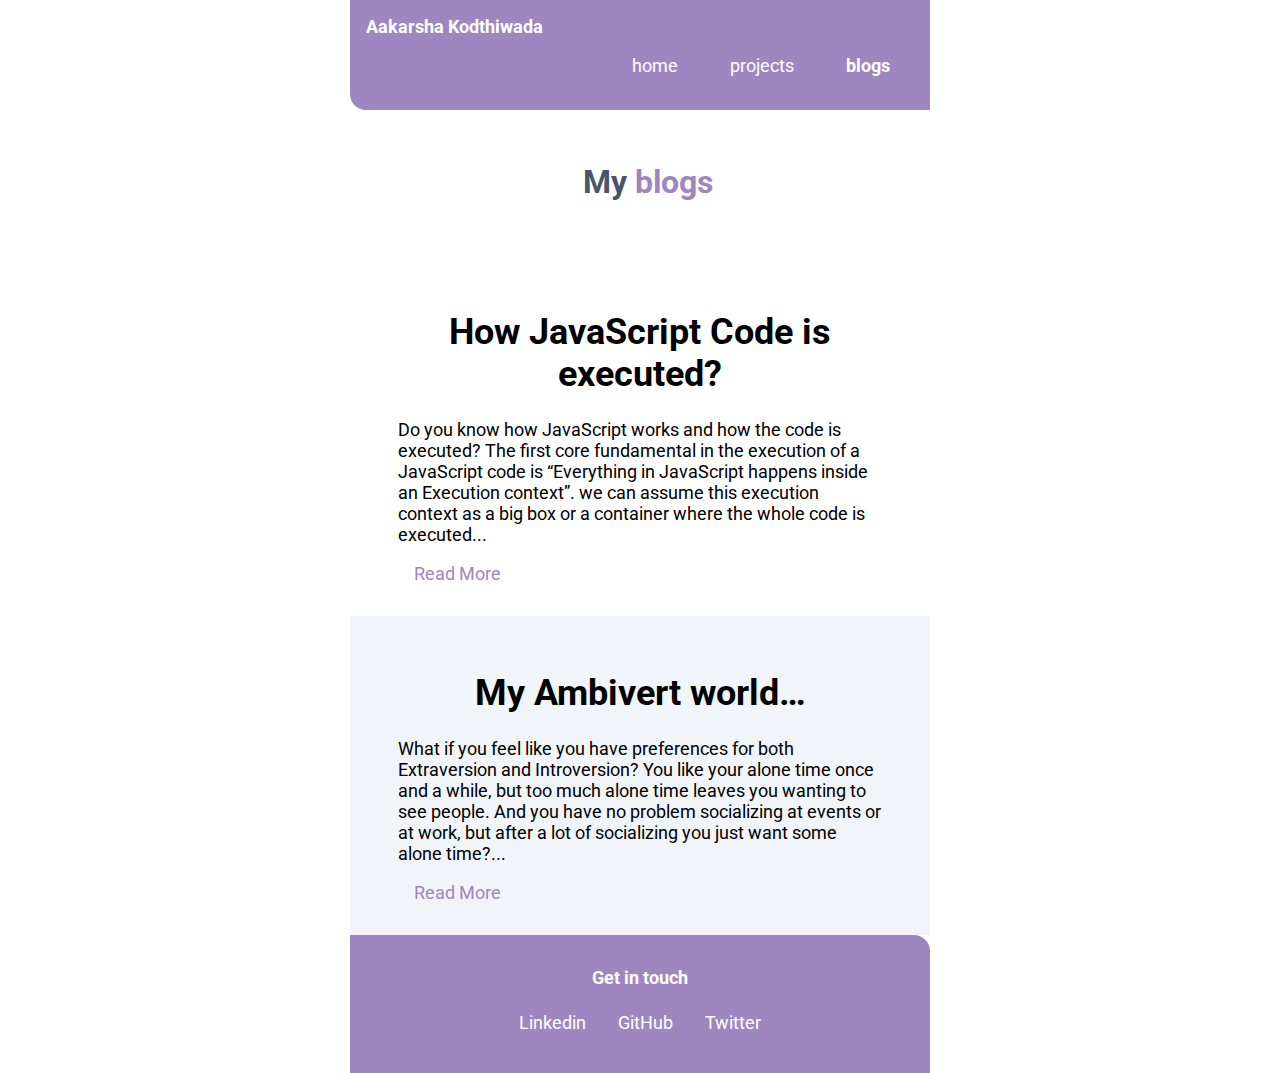
==== blogs.html @ b5d4d8ed "feat: added navigation elements" ====
<!DOCTYPE html>
<html lang="en">
<head>
    <meta charset="UTF-8">
    <meta http-equiv="X-UA-Compatible" content="IE=edge">
    <meta name="viewport" content="width=device-width, initial-scale=1.0">
    <title>blogs | Aakarsha-Kodthiwada</title>
    <link href = "styles.css" rel = "stylesheet">
</head>
<body>
    <nav class="nav container">
        <div class="nav-brand">Aakarsha Kodthiwada</div>
        <ul class="list-non-bullet nav-items">
            <li class="list-inline">
                <a class="link" href="/">home</a>
            </li>
            <li class="list-non-bullet list-inline">
                <a class="link" href="/projects.html">projects</a>
            </li>
            <li class="list-non-bullet list-inline  link-active">
                <a class="link" href="/blogs.html">blogs</a>
            </li>
        </ul>
    </nav>
    <header class="header">
        <h1 class="header-heading">My <span class="header-inverted">blogs</span></h1>
    </header>
    <section class="section">
        <div class="container container-center">
            <h1>How JavaScript Code is executed?</h1>
                <p>Do you know how JavaScript works and how the code is executed? The first core fundamental in the execution of a JavaScript code is “Everything in JavaScript happens inside an Execution context”. we can assume this execution context as a big box or a container where the whole code is executed...</p>
                <a class="link normal-link" href="https://junobella.medium.com/how-javascript-code-is-executed-920f5c8d5653">Read More</a>
        </div>

    </section>
    <section class="section ow">
        <div class="container container-center" >
            <h1>My Ambivert world…</h1>
                <p>What if you feel like you have preferences for both Extraversion and Introversion? You like your alone time once and a while, but too much alone time leaves you wanting to see people. And you have no problem socializing at events or at work, but after a lot of socializing you just want some alone time?...</p>
                <a class="link normal-link" href="https://junobella.medium.com/my-ambivert-world-d089ec5e16fe">Read More</a>
        </div>    
    </section>
    <footer class="footer">
        <div class="footer-insider">Get in touch</div>
        <div class="flex">
            <a class="link" href="https://www.linkedin.com/in/aakarsha-kodthiwada-5566bb184/">Linkedin</a>
            <a class="link" href="https://github.com/Aakarshashetty">GitHub</a>
            <a class="link" href="https://twitter.com/Aakarsha_shetty">Twitter</a>
        </div>
    </footer>
</body>
</html>
---- styles.css ----
@import url('https://fonts.googleapis.com/css2?family=Montserrat&family=Open+Sans&family=Roboto&family=Source+Sans+Pro&display=swap');
:root{
    --primary-color: #9F86C0;
    --dark-grey: #475569;
    --light-grey: #f1f5f9;
    --purple: #6247aa;

}
body {
    font-family: 'Roboto', sans-serif;
    font-size: large;
    margin : 0px 350px;
}
hr{
    margin: 2rem 0rem;
}
/** containers**/
.container{
    padding: 0rem 1rem;
}
.container-center{
    max-width: 600px;
    margin: auto;
}
/**links**/
.link{
    text-decoration: none;
    padding: 0.5rem 1rem;
}
.link-primary{
    background-color: var(--primary-color);
    color: white;
    border-radius: 0.5rem;
}
.link-secondary{
    color: var(--primary-color);
    border: 1px solid var(--primary-color);
    border-radius: 0.5rem;
}
/**lists**/
.list-non-bullet{
    list-style: none;
}
.list-inline{
    display: inline;
    padding: 0rem 0.5rem;
}
/**nav**/
.nav{
    background-color: var(--primary-color);
    color: white;
    padding: 1rem;
    border-bottom-left-radius: 1rem;
}
.nav .nav-brand{
    font-weight: bold;
}
.nav .link{
    color: white;
}
.nav .link-active{
    font-weight: bold;
}
.nav .nav-items{
    text-align: right;
}
/**header**/
.header{
    padding: 2rem;
}
.header .header-image{
    max-width: 350px;
    display: block;
    margin: auto;
}
.header .header-heading{
    font-size: 2rem;
    color: var(--dark-grey);
    padding-left: 1rem;
    text-align: center;
}
.header .header-heading .header-inverted{
    color: var(--primary-color);
}
/**section**/
.ow{
    background-color: var(--light-grey);
}
.section{
    padding: 2rem;
}
.section h1{
    text-align: center;
    font-weight: bold;
}
.section-technologies{
    font-weight: bold;
}
/**footer**/
.footer{
    background-color: var(--primary-color);
    padding: 2rem 1rem;
    border-top-right-radius: 1rem;
    color: white;
    text-align: center;
}
.footer .link{
    color: white;
}
.footer ul{
    padding-inline-start: 0px;
}
.footer-insider{
    font-weight: bold;
    font-size: large;
    padding-bottom: 1rem;
}
.flex{
    display: flex;
    justify-content: center;
}
.normal-link{
    color: var(--primary-color);
}
.purple{
    color: var(--purple);
}
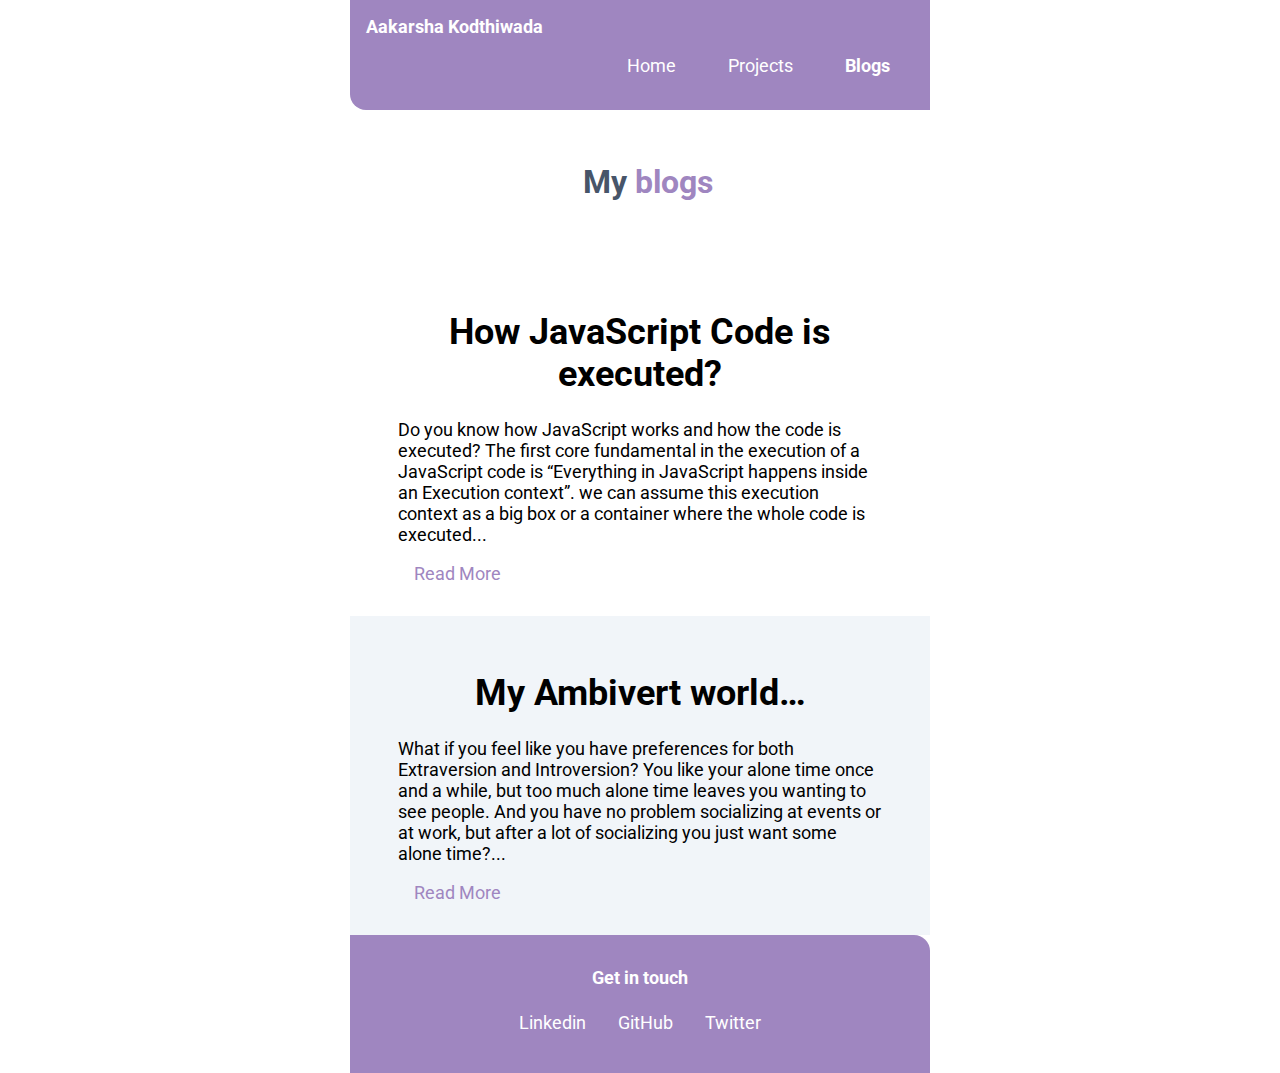
==== commit 4da56d0f: "added projects" ====
--- a/blogs.html
+++ b/blogs.html
@@ -12,13 +12,13 @@
         <div class="nav-brand">Aakarsha Kodthiwada</div>
         <ul class="list-non-bullet nav-items">
             <li class="list-inline">
-                <a class="link" href="/">home</a>
+                <a class="link" href="/">Home</a>
             </li>
             <li class="list-non-bullet list-inline">
-                <a class="link" href="/projects.html">projects</a>
+                <a class="link" href="/projects.html">Projects</a>
             </li>
             <li class="list-non-bullet list-inline  link-active">
-                <a class="link" href="/blogs.html">blogs</a>
+                <a class="link" href="/blogs.html">Blogs</a>
             </li>
         </ul>
     </nav>
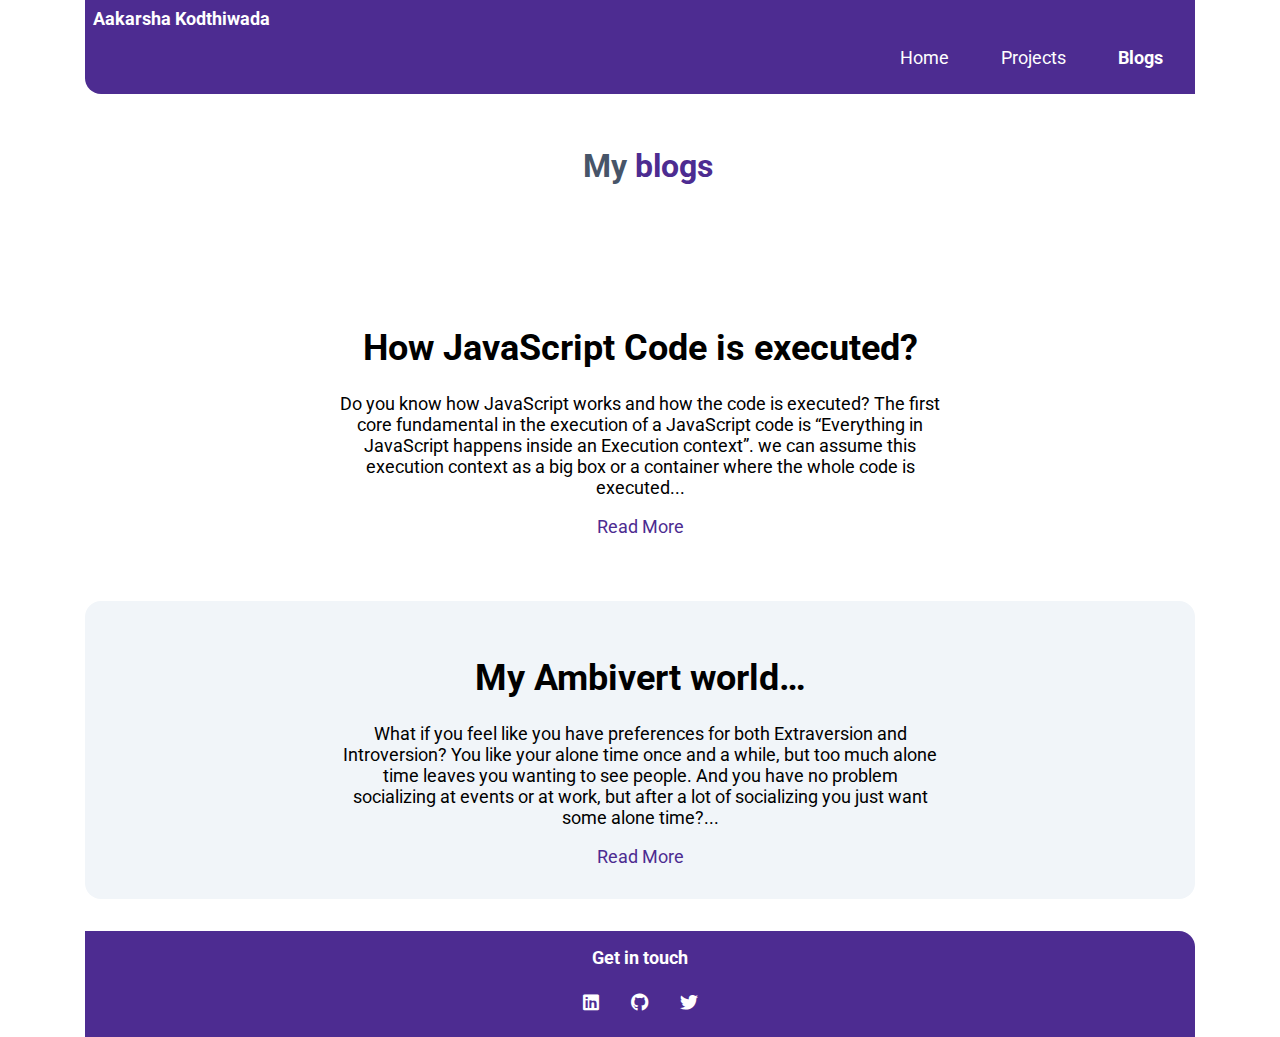
==== commit 4264b3be: "feat: added media queries" ====
--- a/blogs.html
+++ b/blogs.html
@@ -5,6 +5,7 @@
     <meta http-equiv="X-UA-Compatible" content="IE=edge">
     <meta name="viewport" content="width=device-width, initial-scale=1.0">
     <title>blogs | Aakarsha-Kodthiwada</title>
+    <link rel="stylesheet" href="https://cdnjs.cloudflare.com/ajax/libs/font-awesome/6.0.0/css/all.min.css">
     <link href = "styles.css" rel = "stylesheet">
 </head>
 <body>
@@ -43,9 +44,9 @@
     <footer class="footer">
         <div class="footer-insider">Get in touch</div>
         <div class="flex">
-            <a class="link" href="https://www.linkedin.com/in/aakarsha-kodthiwada-5566bb184/">Linkedin</a>
-            <a class="link" href="https://github.com/Aakarshashetty">GitHub</a>
-            <a class="link" href="https://twitter.com/Aakarsha_shetty">Twitter</a>
+            <a class="link" href="https://www.linkedin.com/in/aakarsha-kodthiwada-5566bb184/"><i class="fa-brands fa-linkedin"></i></a>
+            <a class="link" href="https://github.com/Aakarshashetty"><i class="fa-brands fa-github"></i></a>
+            <a class="link" href="https://twitter.com/Aakarsha_shetty"><i class="fa-brands fa-twitter"></i></a>
         </div>
     </footer>
 </body>
--- a/styles.css
+++ b/styles.css
@@ -1,6 +1,7 @@
 @import url('https://fonts.googleapis.com/css2?family=Montserrat&family=Open+Sans&family=Roboto&family=Source+Sans+Pro&display=swap');
+
 :root{
-    --primary-color: #9F86C0;
+    --primary-color: #4d2c91;
     --dark-grey: #475569;
     --light-grey: #f1f5f9;
     --purple: #6247aa;
@@ -9,11 +10,12 @@
 body {
     font-family: 'Roboto', sans-serif;
     font-size: large;
-    margin : 0px 350px;
+    margin : 0px 85px;
 }
 hr{
-    margin: 2rem 0rem;
-}
+    margin: 2rem 0rem;  
+}
+
 /** containers**/
 .container{
     padding: 0rem 1rem;
@@ -49,7 +51,7 @@
 .nav{
     background-color: var(--primary-color);
     color: white;
-    padding: 1rem;
+    padding: 0.5rem;
     border-bottom-left-radius: 1rem;
 }
 .nav .nav-brand{
@@ -88,6 +90,9 @@
 }
 .section{
     padding: 2rem;
+  text-align: center;
+  margin: 2rem 0;
+  border-radius: 1rem;
 }
 .section h1{
     text-align: center;
@@ -99,7 +104,7 @@
 /**footer**/
 .footer{
     background-color: var(--primary-color);
-    padding: 2rem 1rem;
+    padding: 1rem 1rem;
     border-top-right-radius: 1rem;
     color: white;
     text-align: center;
@@ -124,4 +129,72 @@
 }
 .purple{
     color: var(--purple);
+}
+
+@media screen and (max-width:800px){
+    body{
+        margin: 0px 60px;
+    }
+
+}
+@media screen and (max-width:700px){
+    body{
+        margin: 0px 40px;
+    }
+
+}
+@media screen and (max-width:560px){
+    body{
+        margin: 0px 30px;
+    }
+
+}
+@media screen and (max-width:450px){
+    body{
+        margin: 0px 30px;
+        font-size: medium;
+    }
+    .list-inline{
+        display: inline;
+        padding: 0rem 0rem;
+    }
+    .link{
+        padding: 0.5rem 0.5rem;
+    }
+    .header .header-image{
+        max-width: 250px;
+    }
+    .header .header-heading{
+        font-size: 1.5rem;
+    }
+
+}
+@media screen and (max-width:370px){
+    body{
+        margin: 0px;
+        margin-left: 30px;
+        margin-right: 30px;
+        font-size: 15px;
+
+    }
+    .list-inline{
+        display: block;
+        padding: 0.25rem 0rem;
+        text-align: left;
+    }
+    .nav .nav-items{
+        padding-left: 0px;
+    }
+    .link{
+        display: block;
+        padding: 0.5rem 0rem;
+    }
+    .header .header-image{
+        max-width: 250px;
+    }
+    .header .header-heading{
+        font-size: 1.5rem;
+    }
+
+
 }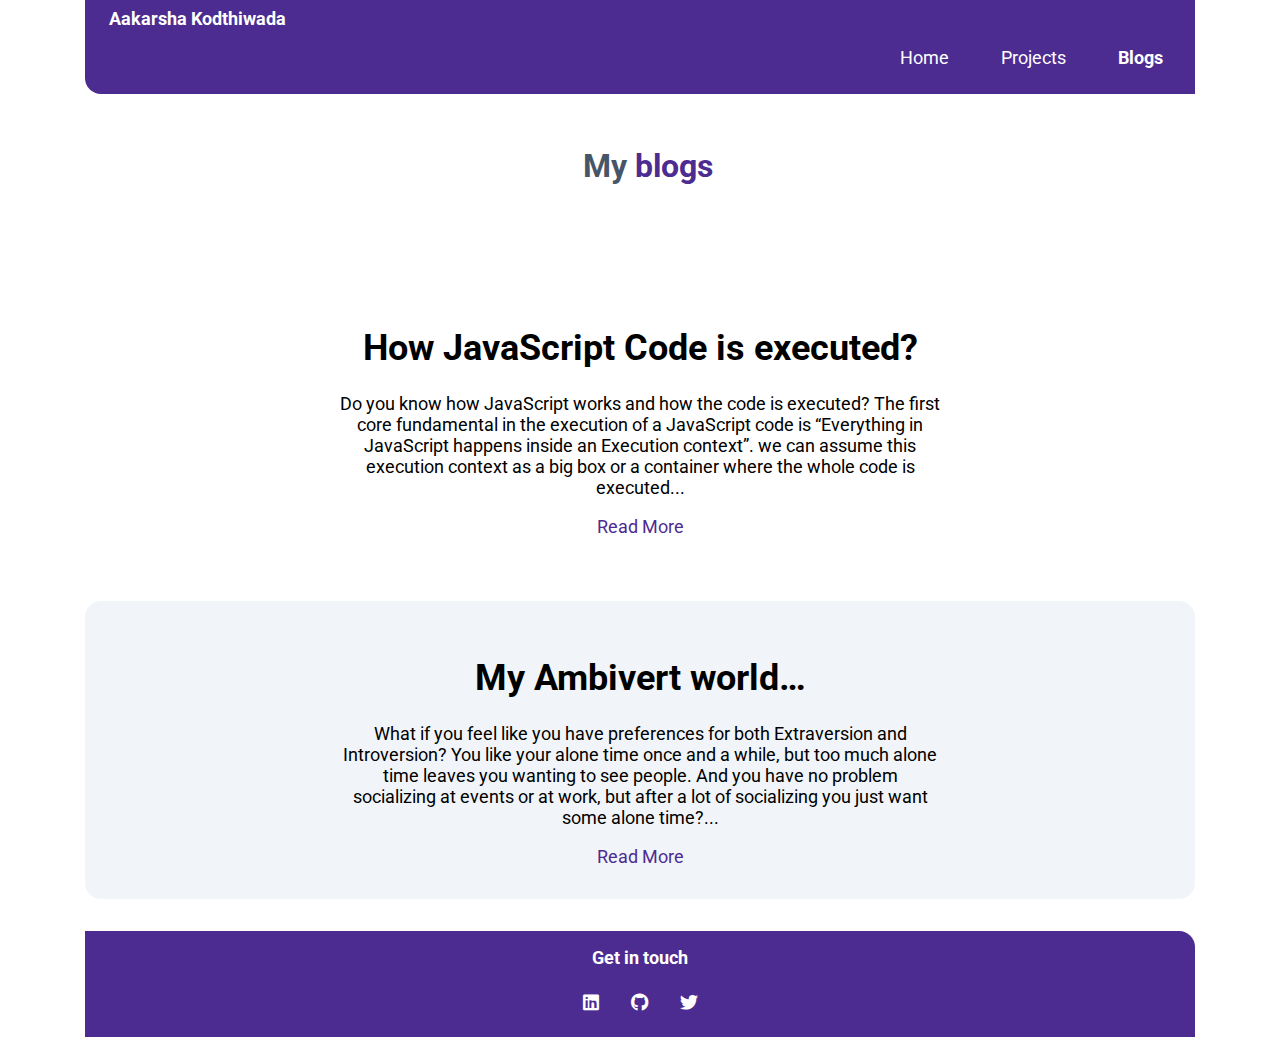
==== commit 8f62cbce: "minor changes in nav" ====
--- a/blogs.html
+++ b/blogs.html
@@ -10,7 +10,8 @@
 </head>
 <body>
     <nav class="nav container">
-        <div class="nav-brand">Aakarsha Kodthiwada</div>
+        <a class="link nav-brand" href="/">Aakarsha Kodthiwada</a>
+        <!-- <div class="nav-brand">Aakarsha Kodthiwada</div> -->
         <ul class="list-non-bullet nav-items">
             <li class="list-inline">
                 <a class="link" href="/">Home</a>
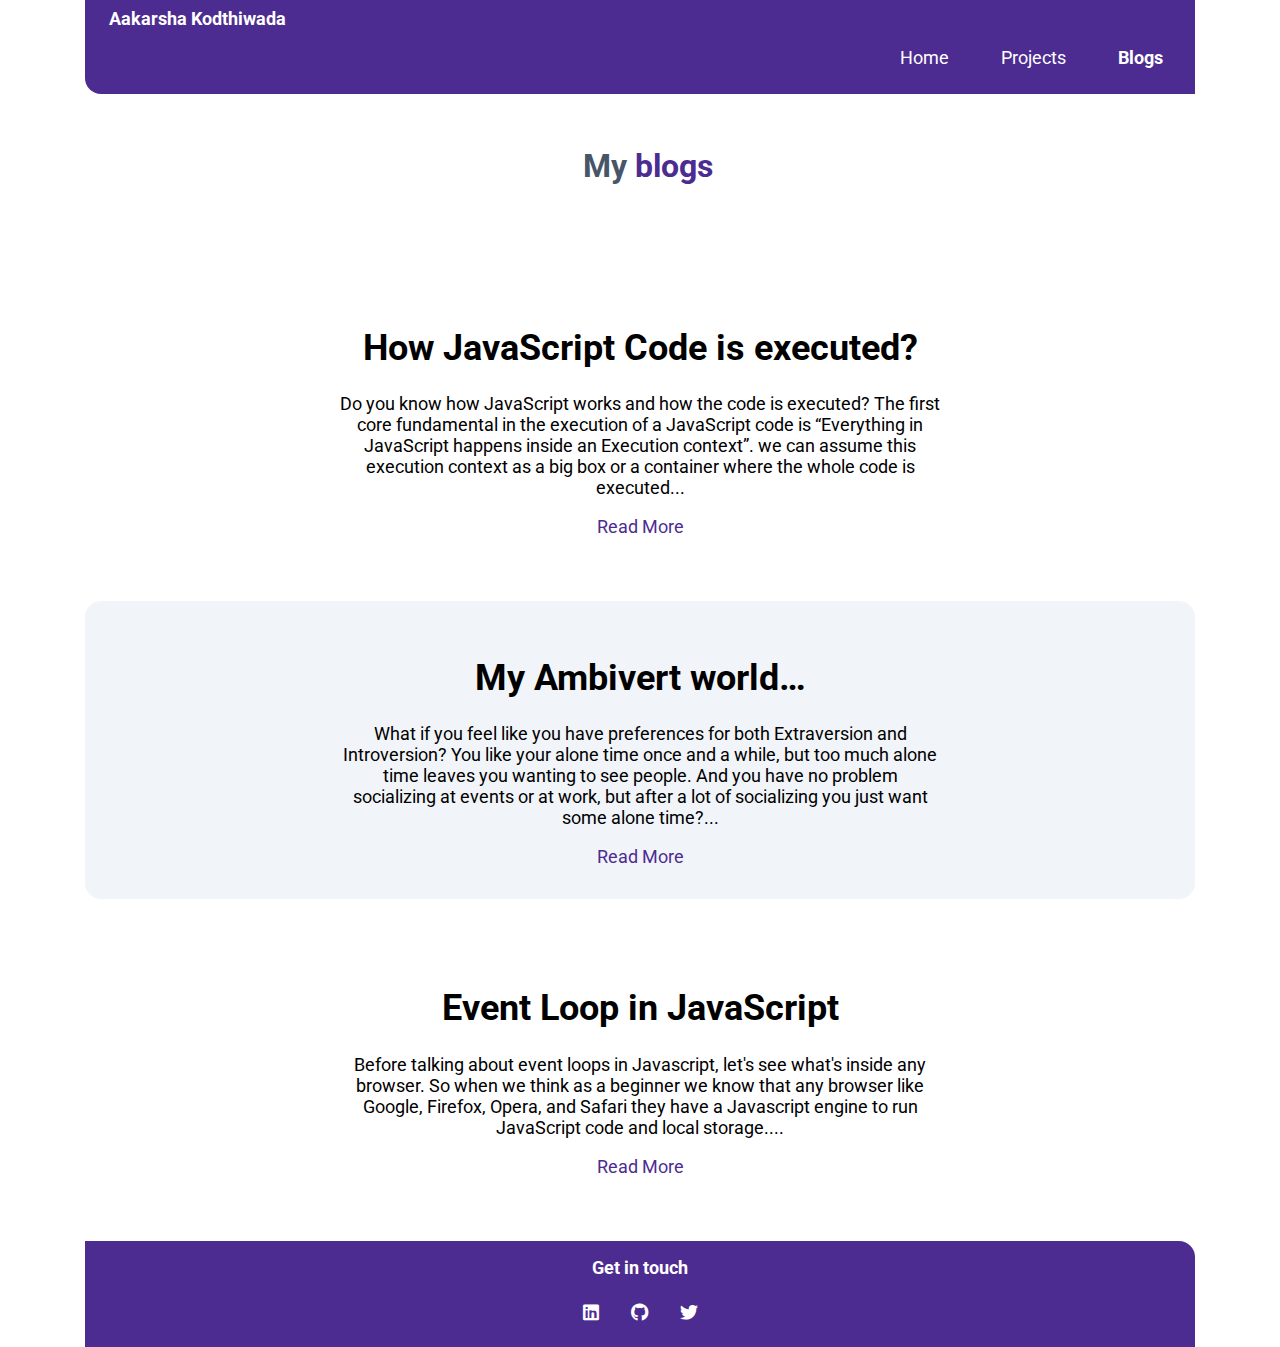
==== commit f10f2cc7: "feat: added blog" ====
--- a/blogs.html
+++ b/blogs.html
@@ -42,6 +42,14 @@
                 <a class="link normal-link" href="https://junobella.medium.com/my-ambivert-world-d089ec5e16fe">Read More</a>
         </div>    
     </section>
+    <section class="section">
+        <div class="container container-center">
+            <h1>Event Loop in JavaScript</h1>
+                <p>Before talking about event loops in Javascript, let's see what's inside any browser. So when we think as a beginner we know that any browser like Google, Firefox, Opera, and Safari they have a Javascript engine to run JavaScript code and local storage....</p>
+                <a class="link normal-link" href="https://aakarsha-kodthiwada.hashnode.dev/event-loop-in-javascript">Read More</a>
+        </div>
+
+    </section>
     <footer class="footer">
         <div class="footer-insider">Get in touch</div>
         <div class="flex">
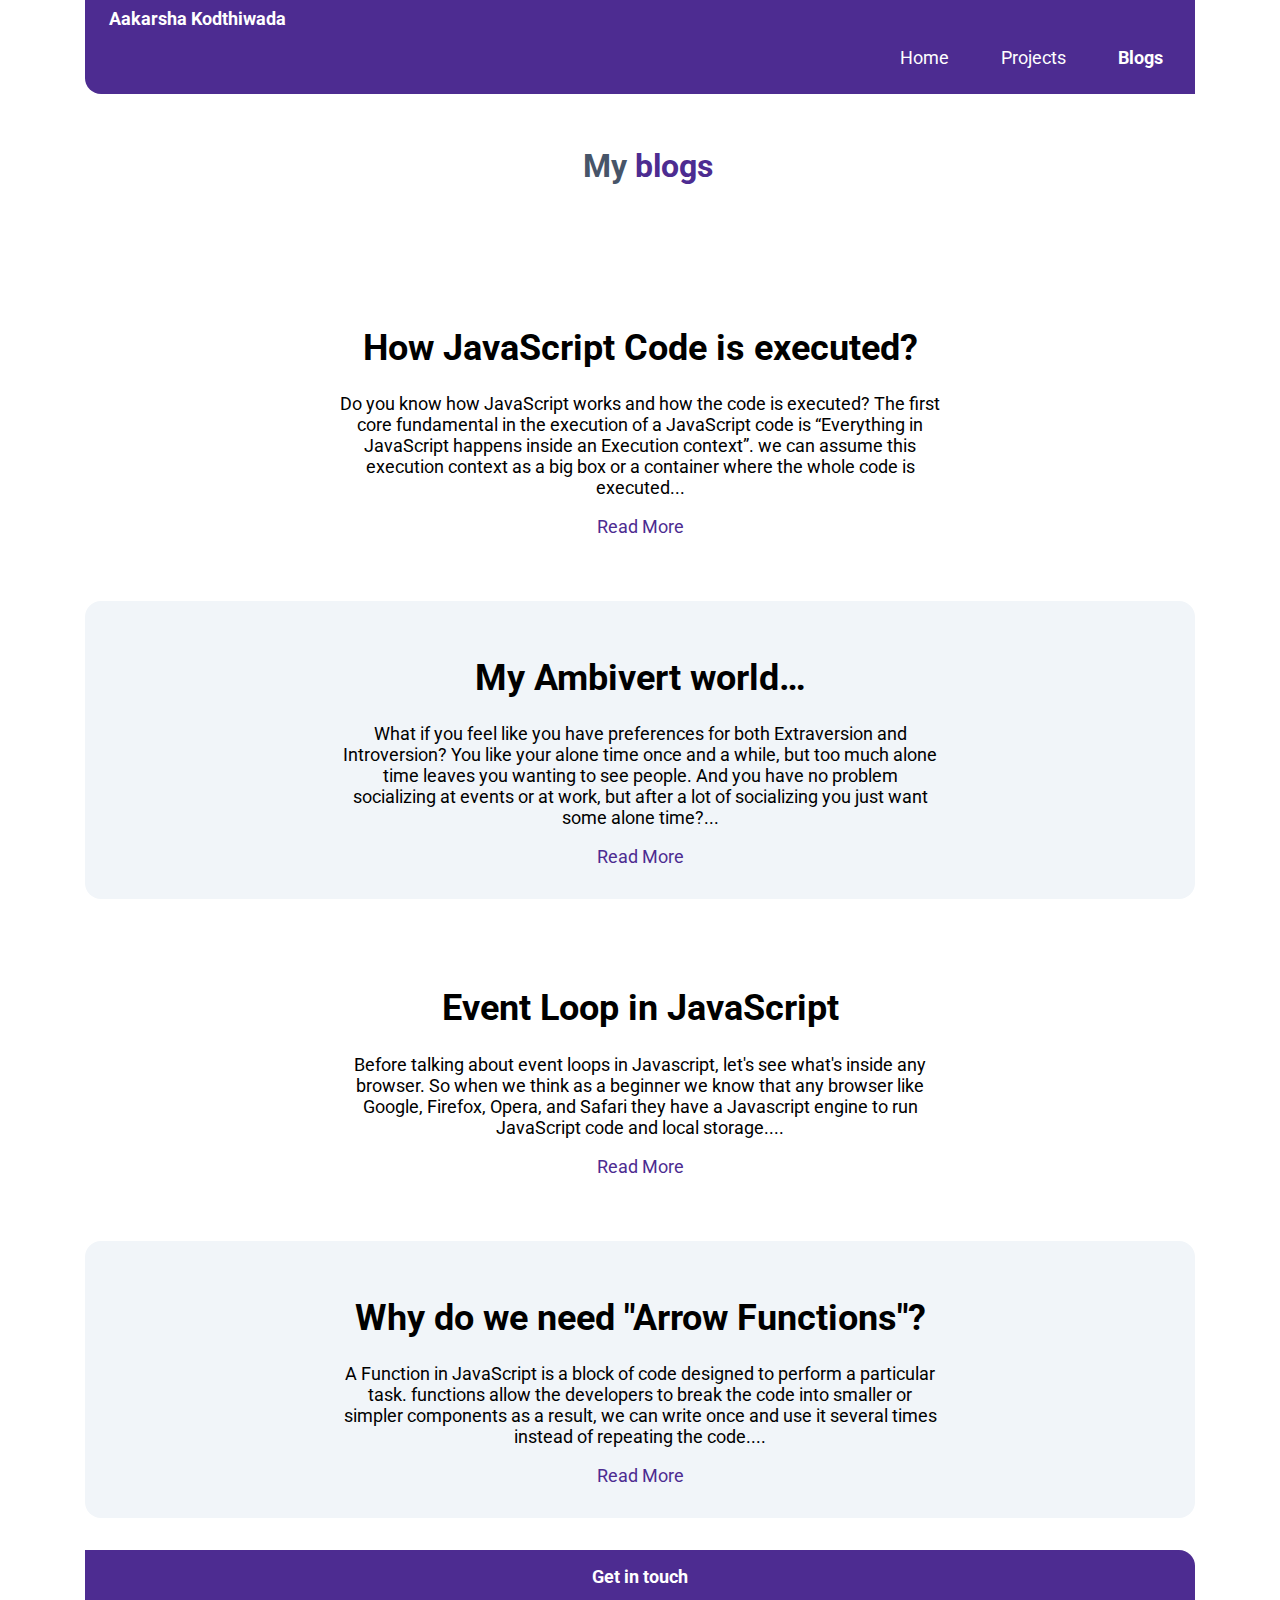
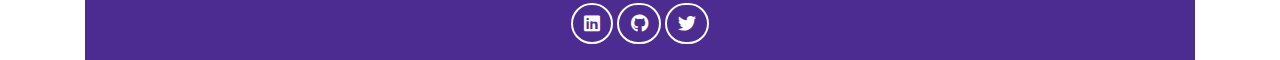
==== commit 41628bff: "added new blog" ====
--- a/blogs.html
+++ b/blogs.html
@@ -11,7 +11,6 @@
 <body>
     <nav class="nav container">
         <a class="link nav-brand" href="/">Aakarsha Kodthiwada</a>
-        <!-- <div class="nav-brand">Aakarsha Kodthiwada</div> -->
         <ul class="list-non-bullet nav-items">
             <li class="list-inline">
                 <a class="link" href="/">Home</a>
@@ -50,6 +49,13 @@
         </div>
 
     </section>
+    <section class="section ow">
+        <div class="container container-center" >
+            <h1>Why do we need "Arrow Functions"?</h1>
+                <p>A Function in JavaScript is a block of code designed to perform a particular task. functions allow the developers to break the code into smaller or simpler components as a result, we can write once and use it several times instead of repeating the code....</p>
+                <a class="link normal-link" href="https://aakarsha-kodthiwada.hashnode.dev/why-do-we-need-arrow-functions">Read More</a>
+        </div>    
+    </section>
     <footer class="footer">
         <div class="footer-insider">Get in touch</div>
         <div class="flex">
--- a/styles.css
+++ b/styles.css
@@ -24,6 +24,19 @@
     max-width: 600px;
     margin: auto;
 }
+.skills-container{
+    display: flex;
+    flex-direction: column;
+    align-items: flex-start;
+    margin: auto;
+    width: 700px;
+}
+.skills-container p{
+    margin: 5px;
+}
+ .section .technologies p{
+    text-align: left;
+}
 /**links**/
 .link{
     text-decoration: none;
@@ -111,6 +124,14 @@
 }
 .footer .link{
     color: white;
+    border: 2px solid white;
+    margin: 0px 2px;
+    border-radius: 15rem;
+    padding: 0.5rem 0.7rem;
+}
+.footer .link:hover{
+    color: var(--primary-color);
+    background-color: white;
 }
 .footer ul{
     padding-inline-start: 0px;
